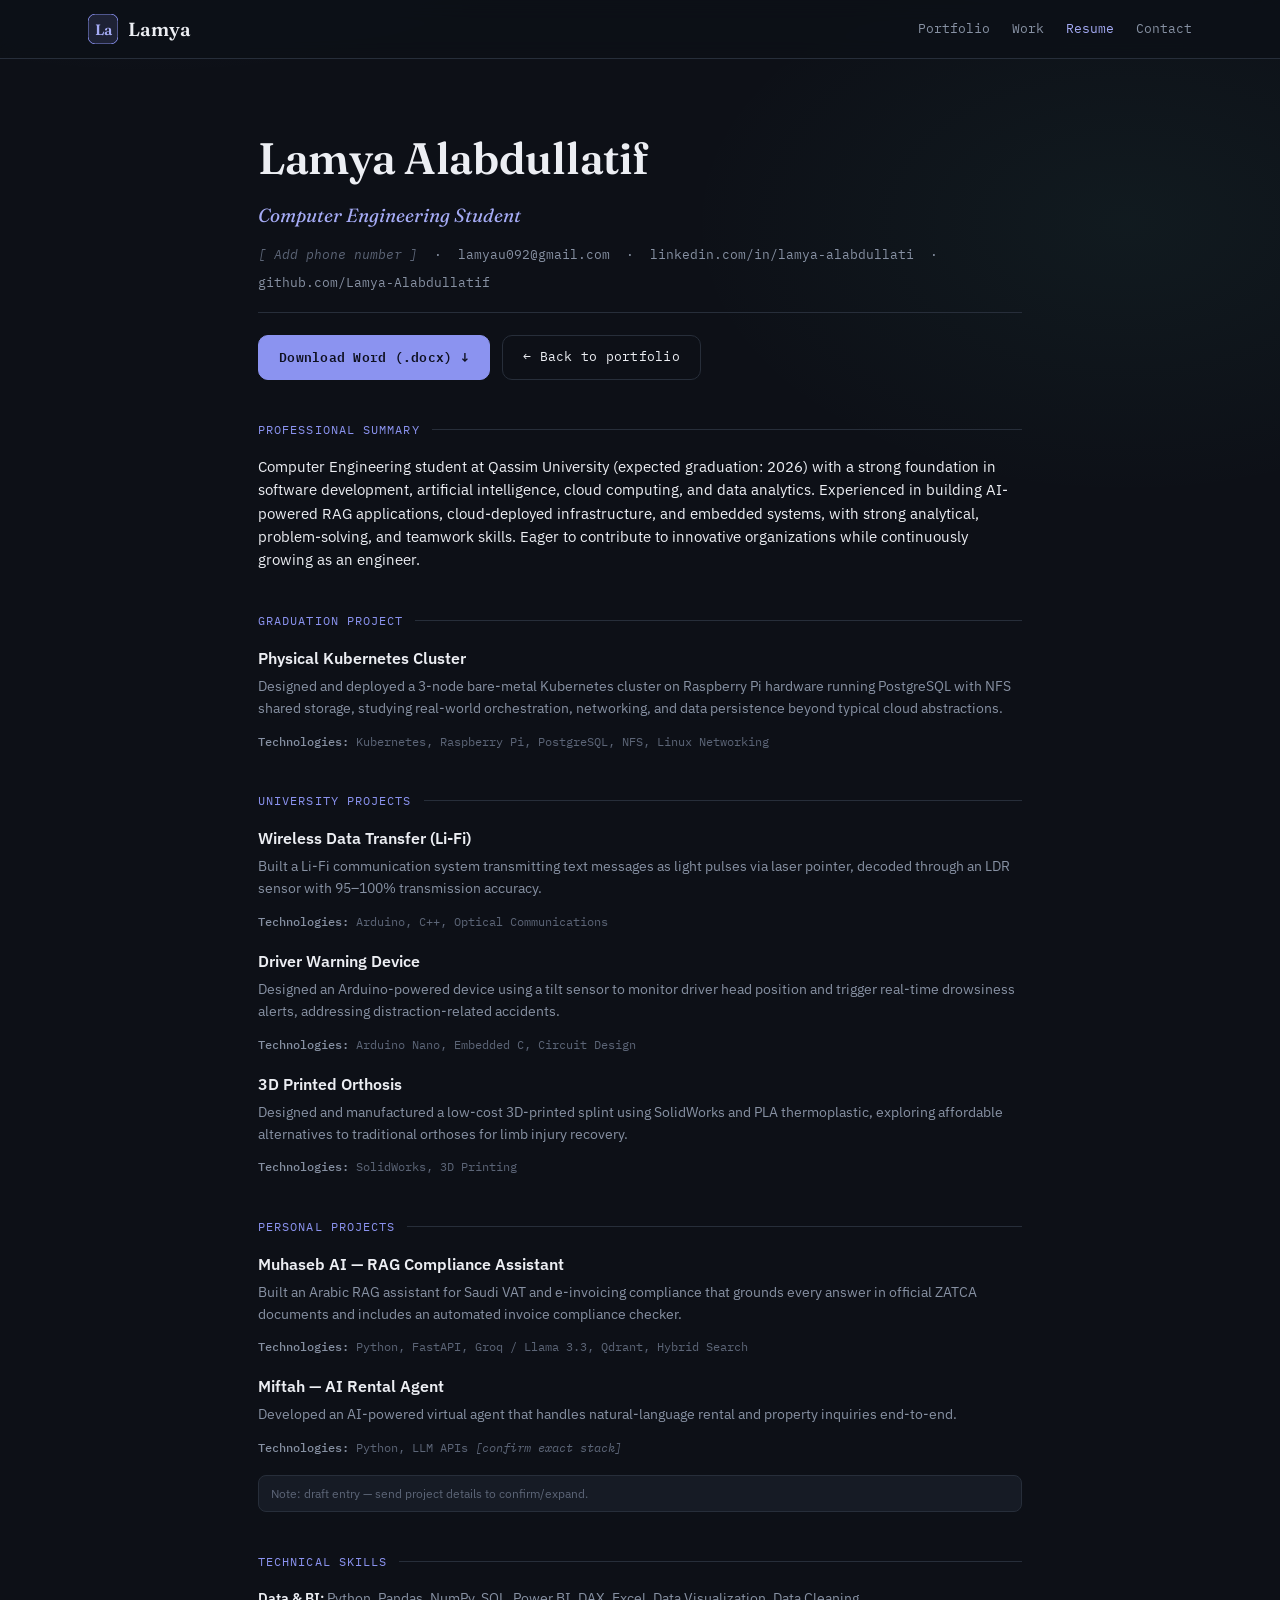
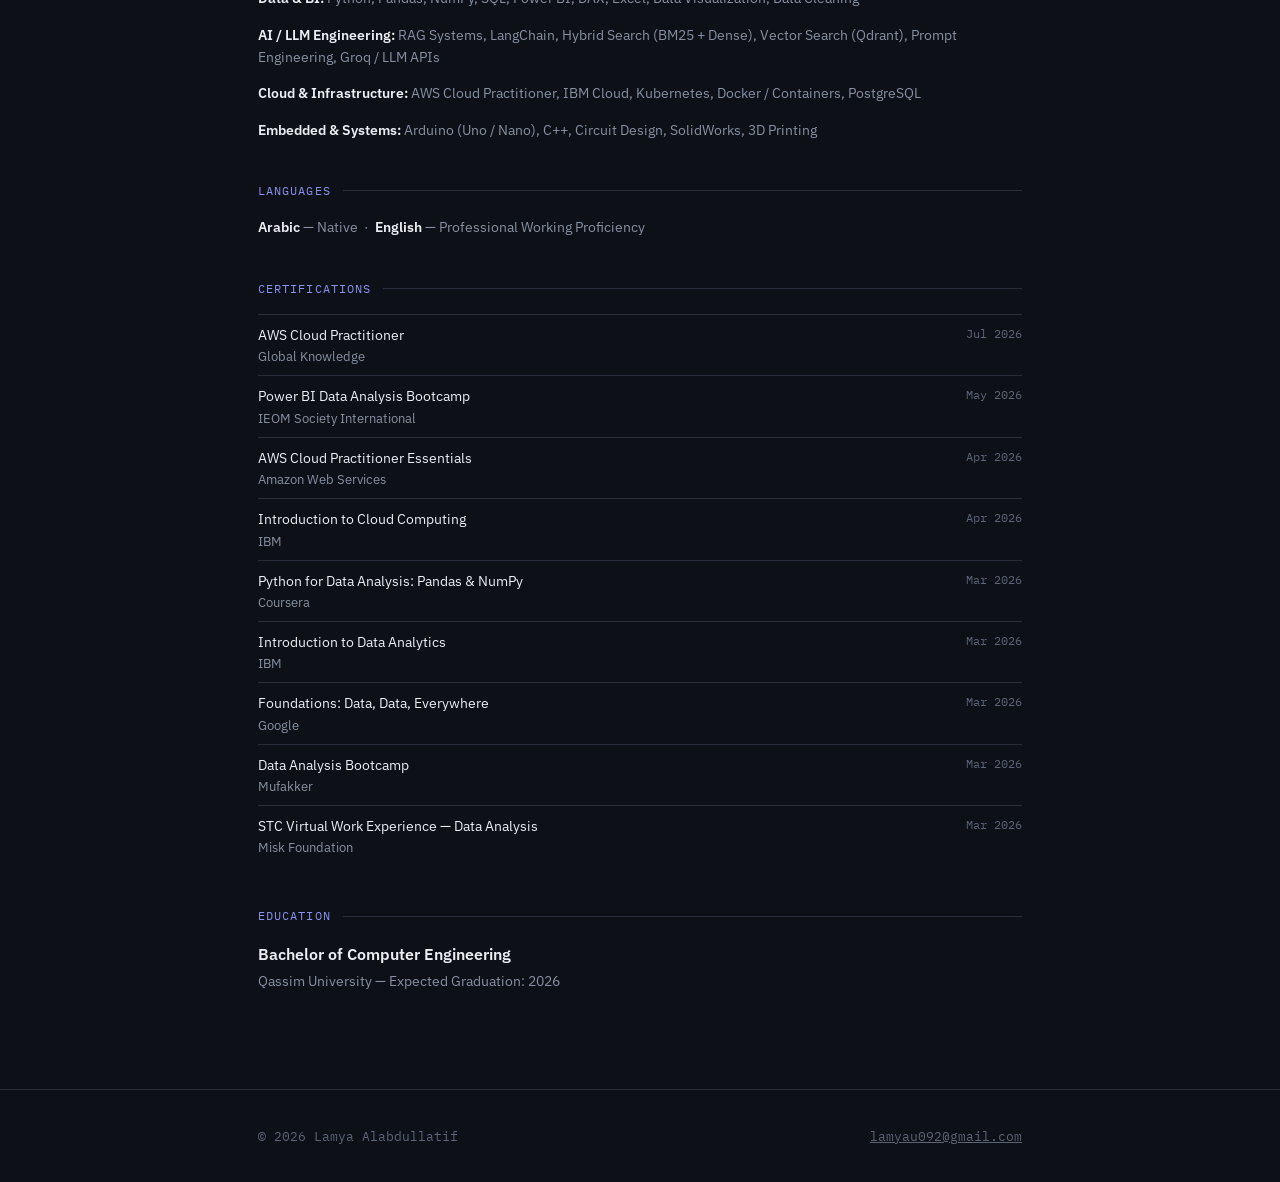
==== resume.html @ 57d93c9f "Add dedicated Resume page (resume.html) matching site design, with Word download link; add Resume to" ====
<!DOCTYPE html>
<html lang="en">
<head>
<meta charset="UTF-8">
<meta name="viewport" content="width=device-width, initial-scale=1.0">
<title>Resume — Lamya Alabdullatif</title>
<meta name="description" content="Resume of Lamya Alabdullatif — Computer Engineering student specializing in data analysis, Power BI, and applied RAG/LLM systems.">
<link rel="icon" href="assets/monogram.jpeg">
<link rel="preconnect" href="https://fonts.googleapis.com">
<link rel="preconnect" href="https://fonts.gstatic.com" crossorigin>
<link href="https://fonts.googleapis.com/css2?family=Fraunces:ital,opsz,wght@0,9..144,400;0,9..144,500;0,9..144,600;1,9..144,500&family=IBM+Plex+Mono:wght@400;500;600&family=IBM+Plex+Sans:wght@400;500;600&display=swap" rel="stylesheet">
<style>
  :root{
    --bg:#0d1017; --bg-2:#10141c; --surface:#161b25; --surface-2:#1d232f;
    --line:#272e3a; --text:#eceef3; --muted:#8791a3; --muted-2:#5c6577;
    --accent:#8b93f0; --accent-strong:#a5abf5; --accent-soft:rgba(139,147,240,.14);
    --accent-text:#0e1020; --teal:#4fbfa8;
    --serif:'Fraunces', Georgia, serif;
    --mono:'IBM Plex Mono', 'SFMono-Regular', Menlo, monospace;
    --sans:'IBM Plex Sans', -apple-system, 'Segoe UI', sans-serif;
    --maxw:820px;
    --ease:cubic-bezier(.22,.85,.32,1);
  }
  *{box-sizing:border-box;}
  html{scroll-behavior:smooth;}
  body{
    margin:0;
    background:
      radial-gradient(ellipse 900px 500px at 12% -8%, rgba(139,147,240,.08), transparent 60%),
      radial-gradient(ellipse 800px 500px at 88% 8%, rgba(79,191,168,.06), transparent 55%),
      var(--bg);
    color:var(--text); font-family:var(--sans); line-height:1.6;
    -webkit-font-smoothing:antialiased;
  }
  a{color:inherit;}
  .wrap{max-width:var(--maxw);margin:0 auto;padding:0 28px;}
  @media (max-width:640px){ .wrap{padding:0 20px;} }

  header.nav{position:sticky;top:0;z-index:20;backdrop-filter:blur(10px);background:rgba(13,16,23,.75);border-bottom:1px solid var(--line);}
  .nav-inner{max-width:1160px;margin:0 auto;padding:14px 28px;display:flex;align-items:center;justify-content:space-between;}
  .nav-mark{display:flex;align-items:center;gap:10px;font-family:var(--serif);font-size:19px;font-weight:600;text-decoration:none;}
  .nav-mark svg{width:30px;height:30px;flex-shrink:0;}
  .nav-links{display:flex;gap:22px;font-family:var(--mono);font-size:13px;}
  .nav-links a{text-decoration:none;color:var(--muted);transition:color .15s;}
  .nav-links a:hover{color:var(--accent);}
  .nav-links a.current{color:var(--accent-strong);}
  @media (max-width:560px){ .nav-links{display:none;} }

  main{padding:64px 0 90px;}

  .r-head{margin-bottom:36px;}
  .r-name{font-family:var(--serif);font-weight:600;font-size:clamp(32px,5vw,44px);margin:0 0 6px;letter-spacing:-.01em;}
  .r-role{font-family:var(--serif);font-style:italic;font-size:19px;color:var(--accent-strong);margin:0 0 14px;}
  .r-contact{
    display:flex;flex-wrap:wrap;gap:8px 16px;
    font-family:var(--mono);font-size:12.5px;color:var(--muted);
    padding-bottom:20px;border-bottom:1px solid var(--line);
  }
  .r-contact a{text-decoration:none;color:var(--muted);transition:color .15s;}
  .r-contact a:hover{color:var(--accent-strong);}
  .r-contact .ph{color:var(--muted-2);font-style:italic;}

  .r-actions{display:flex;gap:12px;flex-wrap:wrap;margin-top:22px;}
  .btn{
    font-family:var(--mono);font-size:13px;letter-spacing:.02em;
    padding:11px 20px;border-radius:10px;text-decoration:none;
    display:inline-flex;align-items:center;gap:8px;border:1px solid var(--line);
    transition:transform .2s var(--ease), border-color .2s var(--ease), background .2s var(--ease), box-shadow .2s var(--ease);
  }
  .btn:hover{transform:translateY(-2px);box-shadow:0 10px 24px -12px rgba(0,0,0,.5);}
  .btn-primary{background:var(--accent);color:var(--accent-text);border-color:var(--accent);font-weight:600;}
  .btn-primary:hover{background:var(--accent-strong);}
  .btn-ghost{color:var(--text);}
  .btn-ghost:hover{border-color:var(--accent);color:var(--accent);}

  section.r-section{margin-top:40px;}
  .r-section-title{
    font-family:var(--mono);font-size:12px;color:var(--accent);
    text-transform:uppercase;letter-spacing:.09em;
    display:flex;align-items:center;gap:12px;margin-bottom:16px;
  }
  .r-section-title::after{content:"";flex:1;height:1px;background:var(--line);}

  .r-entry{margin-bottom:18px;}
  .r-entry:last-child{margin-bottom:0;}
  .r-entry-title{font-weight:600;font-size:15.5px;color:var(--text);margin:0 0 4px;}
  .r-entry-desc{color:var(--muted);font-size:14px;line-height:1.6;margin:0 0 6px;}
  .r-tech{font-family:var(--mono);font-size:12px;color:var(--muted-2);}
  .r-tech b{color:var(--muted);font-weight:500;}

  .r-skill-line{margin-bottom:10px;font-size:14px;color:var(--muted);}
  .r-skill-line b{color:var(--text);font-weight:600;}

  .r-cert{
    display:flex;justify-content:space-between;gap:12px;
    padding:9px 0;border-top:1px solid var(--line);font-size:14px;
  }
  .r-cert:first-child{border-top:none;}
  .r-cert-name{color:var(--text);}
  .r-cert-issuer{color:var(--muted);font-size:12.5px;}
  .r-cert-date{font-family:var(--mono);font-size:12px;color:var(--muted-2);white-space:nowrap;}

  .r-note{
    margin-top:8px;font-size:12px;color:var(--muted-2);
    background:var(--surface);border:1px solid var(--line);border-radius:8px;padding:8px 12px;
  }

  footer{padding:36px 0;border-top:1px solid var(--line);color:var(--muted-2);font-family:var(--mono);font-size:12.5px;}
</style>
</head>
<body>

<header class="nav">
  <div class="nav-inner">
    <a href="index.html" class="nav-mark">
      <svg viewBox="0 0 32 32" xmlns="http://www.w3.org/2000/svg">
        <rect width="32" height="32" rx="8" fill="var(--accent-soft)" stroke="var(--accent)" stroke-width="1"/>
        <text x="16" y="22" text-anchor="middle" font-family="'Fraunces', Georgia, serif" font-size="16" font-weight="600" fill="var(--accent-strong)">La</text>
      </svg>
      Lamya
    </a>
    <nav class="nav-links">
      <a href="index.html">Portfolio</a>
      <a href="index.html#work">Work</a>
      <a href="resume.html" class="current">Resume</a>
      <a href="index.html#contact">Contact</a>
    </nav>
  </div>
</header>

<main>
  <div class="wrap">

    <div class="r-head">
      <h1 class="r-name">Lamya Alabdullatif</h1>
      <p class="r-role">Computer Engineering Student</p>
      <div class="r-contact">
        <span class="ph">[ Add phone number ]</span>
        <span>·</span>
        <a href="mailto:lamyau092@gmail.com">lamyau092@gmail.com</a>
        <span>·</span>
        <a href="https://www.linkedin.com/in/lamya-alabdullati" target="_blank" rel="noopener">linkedin.com/in/lamya-alabdullati</a>
        <span>·</span>
        <a href="https://github.com/Lamya-Alabdullatif" target="_blank" rel="noopener">github.com/Lamya-Alabdullatif</a>
      </div>
      <div class="r-actions">
        <a class="btn btn-primary" href="assets/files/Lamya_Abdulatif_Resume.docx" download>Download Word (.docx) ↓</a>
        <a class="btn btn-ghost" href="index.html">← Back to portfolio</a>
      </div>
    </div>

    <section class="r-section">
      <div class="r-section-title">Professional Summary</div>
      <p class="r-entry-desc" style="color:var(--text);font-size:14.5px;">
        Computer Engineering student at Qassim University (expected graduation: 2026) with a strong foundation in software development, artificial intelligence, cloud computing, and data analytics. Experienced in building AI-powered RAG applications, cloud-deployed infrastructure, and embedded systems, with strong analytical, problem-solving, and teamwork skills. Eager to contribute to innovative organizations while continuously growing as an engineer.
      </p>
    </section>

    <section class="r-section">
      <div class="r-section-title">Graduation Project</div>
      <div class="r-entry">
        <p class="r-entry-title">Physical Kubernetes Cluster</p>
        <p class="r-entry-desc">Designed and deployed a 3-node bare-metal Kubernetes cluster on Raspberry Pi hardware running PostgreSQL with NFS shared storage, studying real-world orchestration, networking, and data persistence beyond typical cloud abstractions.</p>
        <p class="r-tech"><b>Technologies:</b> Kubernetes, Raspberry Pi, PostgreSQL, NFS, Linux Networking</p>
      </div>
    </section>

    <section class="r-section">
      <div class="r-section-title">University Projects</div>
      <div class="r-entry">
        <p class="r-entry-title">Wireless Data Transfer (Li-Fi)</p>
        <p class="r-entry-desc">Built a Li-Fi communication system transmitting text messages as light pulses via laser pointer, decoded through an LDR sensor with 95–100% transmission accuracy.</p>
        <p class="r-tech"><b>Technologies:</b> Arduino, C++, Optical Communications</p>
      </div>
      <div class="r-entry">
        <p class="r-entry-title">Driver Warning Device</p>
        <p class="r-entry-desc">Designed an Arduino-powered device using a tilt sensor to monitor driver head position and trigger real-time drowsiness alerts, addressing distraction-related accidents.</p>
        <p class="r-tech"><b>Technologies:</b> Arduino Nano, Embedded C, Circuit Design</p>
      </div>
      <div class="r-entry">
        <p class="r-entry-title">3D Printed Orthosis</p>
        <p class="r-entry-desc">Designed and manufactured a low-cost 3D-printed splint using SolidWorks and PLA thermoplastic, exploring affordable alternatives to traditional orthoses for limb injury recovery.</p>
        <p class="r-tech"><b>Technologies:</b> SolidWorks, 3D Printing</p>
      </div>
    </section>

    <section class="r-section">
      <div class="r-section-title">Personal Projects</div>
      <div class="r-entry">
        <p class="r-entry-title">Muhaseb AI — RAG Compliance Assistant</p>
        <p class="r-entry-desc">Built an Arabic RAG assistant for Saudi VAT and e-invoicing compliance that grounds every answer in official ZATCA documents and includes an automated invoice compliance checker.</p>
        <p class="r-tech"><b>Technologies:</b> Python, FastAPI, Groq / Llama 3.3, Qdrant, Hybrid Search</p>
      </div>
      <div class="r-entry">
        <p class="r-entry-title">Miftah — AI Rental Agent</p>
        <p class="r-entry-desc">Developed an AI-powered virtual agent that handles natural-language rental and property inquiries end-to-end.</p>
        <p class="r-tech"><b>Technologies:</b> Python, LLM APIs <em>[confirm exact stack]</em></p>
      </div>
      <p class="r-note">Note: draft entry — send project details to confirm/expand.</p>
    </section>

    <section class="r-section">
      <div class="r-section-title">Technical Skills</div>
      <p class="r-skill-line"><b>Data &amp; BI:</b> Python, Pandas, NumPy, SQL, Power BI, DAX, Excel, Data Visualization, Data Cleaning</p>
      <p class="r-skill-line"><b>AI / LLM Engineering:</b> RAG Systems, LangChain, Hybrid Search (BM25 + Dense), Vector Search (Qdrant), Prompt Engineering, Groq / LLM APIs</p>
      <p class="r-skill-line"><b>Cloud &amp; Infrastructure:</b> AWS Cloud Practitioner, IBM Cloud, Kubernetes, Docker / Containers, PostgreSQL</p>
      <p class="r-skill-line"><b>Embedded &amp; Systems:</b> Arduino (Uno / Nano), C++, Circuit Design, SolidWorks, 3D Printing</p>
    </section>

    <section class="r-section">
      <div class="r-section-title">Languages</div>
      <p class="r-skill-line"><b>Arabic</b> — Native &nbsp;·&nbsp; <b>English</b> — Professional Working Proficiency</p>
    </section>

    <section class="r-section">
      <div class="r-section-title">Certifications</div>
      <div class="r-cert"><div><div class="r-cert-name">AWS Cloud Practitioner</div><div class="r-cert-issuer">Global Knowledge</div></div><div class="r-cert-date">Jul 2026</div></div>
      <div class="r-cert"><div><div class="r-cert-name">Power BI Data Analysis Bootcamp</div><div class="r-cert-issuer">IEOM Society International</div></div><div class="r-cert-date">May 2026</div></div>
      <div class="r-cert"><div><div class="r-cert-name">AWS Cloud Practitioner Essentials</div><div class="r-cert-issuer">Amazon Web Services</div></div><div class="r-cert-date">Apr 2026</div></div>
      <div class="r-cert"><div><div class="r-cert-name">Introduction to Cloud Computing</div><div class="r-cert-issuer">IBM</div></div><div class="r-cert-date">Apr 2026</div></div>
      <div class="r-cert"><div><div class="r-cert-name">Python for Data Analysis: Pandas &amp; NumPy</div><div class="r-cert-issuer">Coursera</div></div><div class="r-cert-date">Mar 2026</div></div>
      <div class="r-cert"><div><div class="r-cert-name">Introduction to Data Analytics</div><div class="r-cert-issuer">IBM</div></div><div class="r-cert-date">Mar 2026</div></div>
      <div class="r-cert"><div><div class="r-cert-name">Foundations: Data, Data, Everywhere</div><div class="r-cert-issuer">Google</div></div><div class="r-cert-date">Mar 2026</div></div>
      <div class="r-cert"><div><div class="r-cert-name">Data Analysis Bootcamp</div><div class="r-cert-issuer">Mufakker</div></div><div class="r-cert-date">Mar 2026</div></div>
      <div class="r-cert"><div><div class="r-cert-name">STC Virtual Work Experience — Data Analysis</div><div class="r-cert-issuer">Misk Foundation</div></div><div class="r-cert-date">Mar 2026</div></div>
    </section>

    <section class="r-section">
      <div class="r-section-title">Education</div>
      <div class="r-entry">
        <p class="r-entry-title">Bachelor of Computer Engineering</p>
        <p class="r-entry-desc">Qassim University — Expected Graduation: 2026</p>
      </div>
    </section>

  </div>
</main>

<footer>
  <div class="wrap" style="display:flex;justify-content:space-between;flex-wrap:wrap;gap:10px;">
    <span>© 2026 Lamya Alabdullatif</span>
    <span><a href="mailto:lamyau092@gmail.com">lamyau092@gmail.com</a></span>
  </div>
</footer>

</body>
</html>
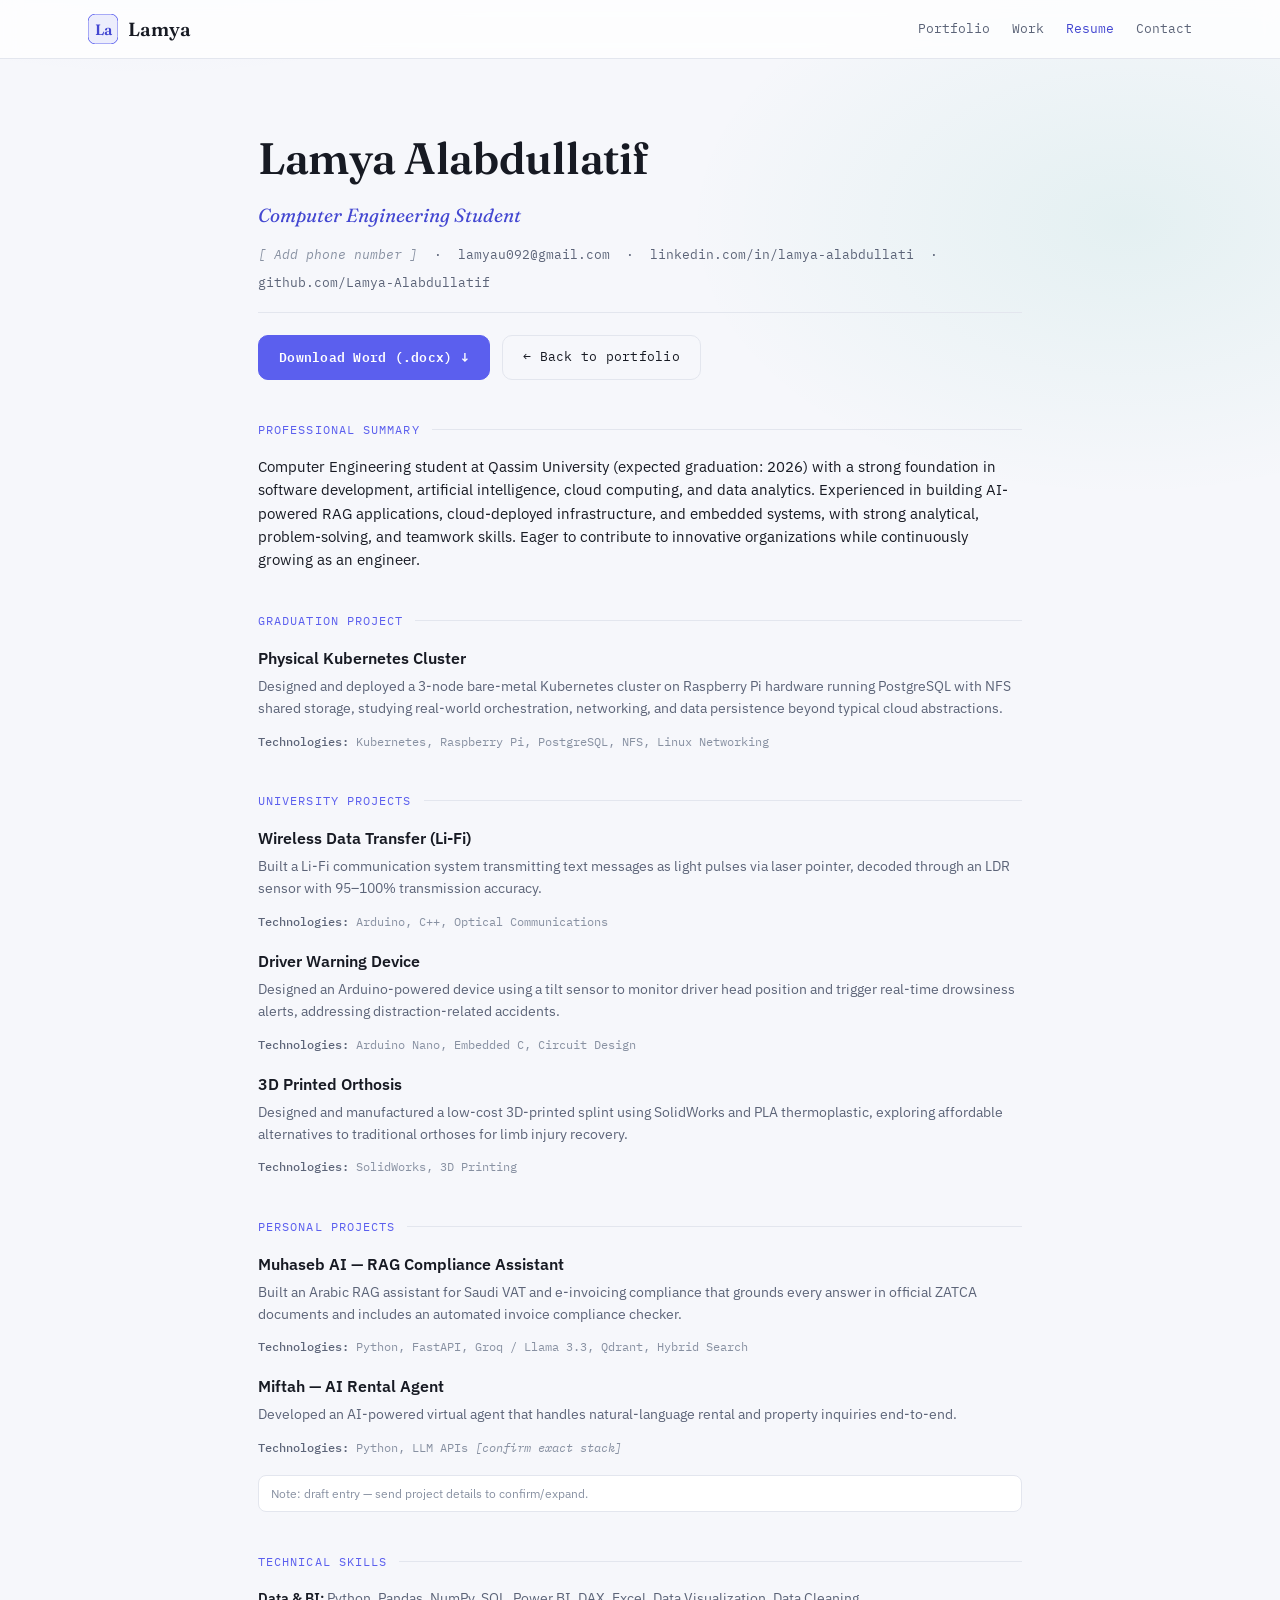
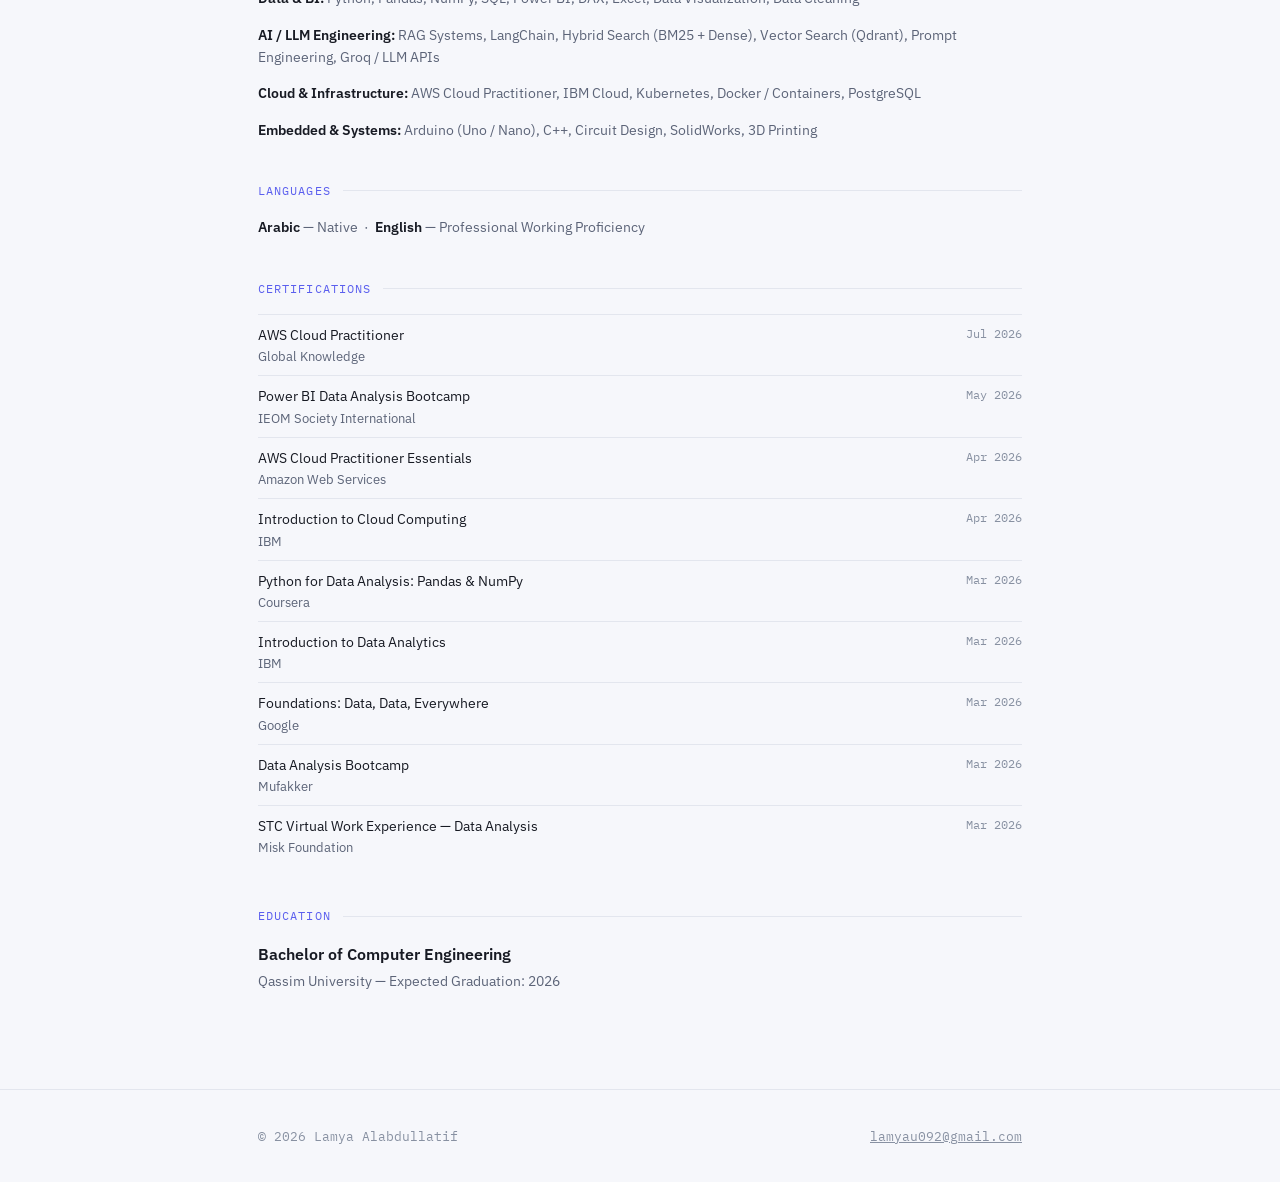
==== commit 30b55a35: "Match resume.html to new light theme color palette for site consistency" ====
--- a/resume.html
+++ b/resume.html
@@ -11,10 +11,10 @@
 <link href="https://fonts.googleapis.com/css2?family=Fraunces:ital,opsz,wght@0,9..144,400;0,9..144,500;0,9..144,600;1,9..144,500&family=IBM+Plex+Mono:wght@400;500;600&family=IBM+Plex+Sans:wght@400;500;600&display=swap" rel="stylesheet">
 <style>
   :root{
-    --bg:#0d1017; --bg-2:#10141c; --surface:#161b25; --surface-2:#1d232f;
-    --line:#272e3a; --text:#eceef3; --muted:#8791a3; --muted-2:#5c6577;
-    --accent:#8b93f0; --accent-strong:#a5abf5; --accent-soft:rgba(139,147,240,.14);
-    --accent-text:#0e1020; --teal:#4fbfa8;
+    --bg:#f6f7fb; --bg-2:#eef1f7; --surface:#ffffff; --surface-2:#f3f5fa;
+    --line:#e3e6ee; --text:#171a23; --muted:#5c6478; --muted-2:#8891a2;
+    --accent:#5b5fee; --accent-strong:#4347d1; --accent-soft:rgba(91,95,238,.10);
+    --accent-text:#ffffff; --teal:#0f9e83;
     --serif:'Fraunces', Georgia, serif;
     --mono:'IBM Plex Mono', 'SFMono-Regular', Menlo, monospace;
     --sans:'IBM Plex Sans', -apple-system, 'Segoe UI', sans-serif;
@@ -26,8 +26,8 @@
   body{
     margin:0;
     background:
-      radial-gradient(ellipse 900px 500px at 12% -8%, rgba(139,147,240,.08), transparent 60%),
-      radial-gradient(ellipse 800px 500px at 88% 8%, rgba(79,191,168,.06), transparent 55%),
+      radial-gradient(ellipse 900px 500px at 12% -8%, rgba(91,95,238,.10), transparent 60%),
+      radial-gradient(ellipse 800px 500px at 88% 8%, rgba(15,158,131,.08), transparent 55%),
       var(--bg);
     color:var(--text); font-family:var(--sans); line-height:1.6;
     -webkit-font-smoothing:antialiased;
@@ -36,7 +36,7 @@
   .wrap{max-width:var(--maxw);margin:0 auto;padding:0 28px;}
   @media (max-width:640px){ .wrap{padding:0 20px;} }
 
-  header.nav{position:sticky;top:0;z-index:20;backdrop-filter:blur(10px);background:rgba(13,16,23,.75);border-bottom:1px solid var(--line);}
+  header.nav{position:sticky;top:0;z-index:20;backdrop-filter:blur(10px);background:rgba(255,255,255,.78);border-bottom:1px solid var(--line);}
   .nav-inner{max-width:1160px;margin:0 auto;padding:14px 28px;display:flex;align-items:center;justify-content:space-between;}
   .nav-mark{display:flex;align-items:center;gap:10px;font-family:var(--serif);font-size:19px;font-weight:600;text-decoration:none;}
   .nav-mark svg{width:30px;height:30px;flex-shrink:0;}
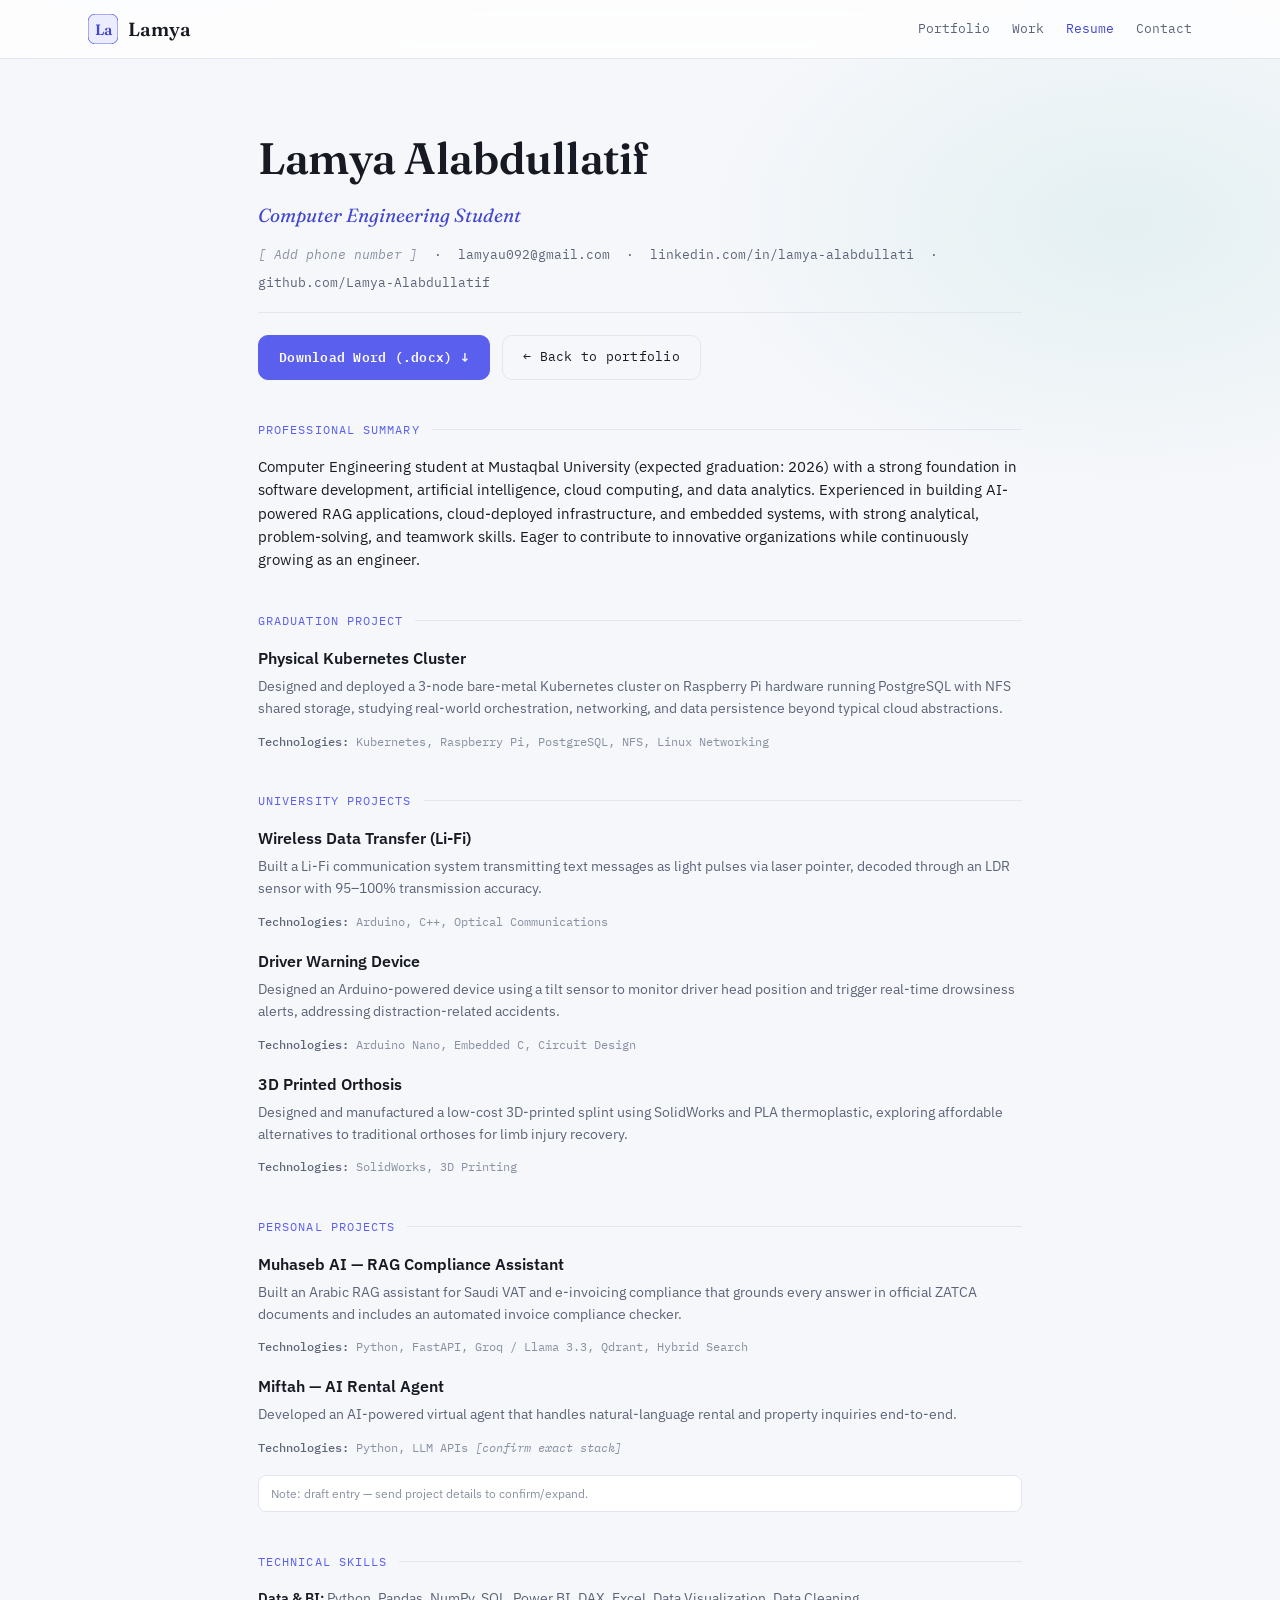
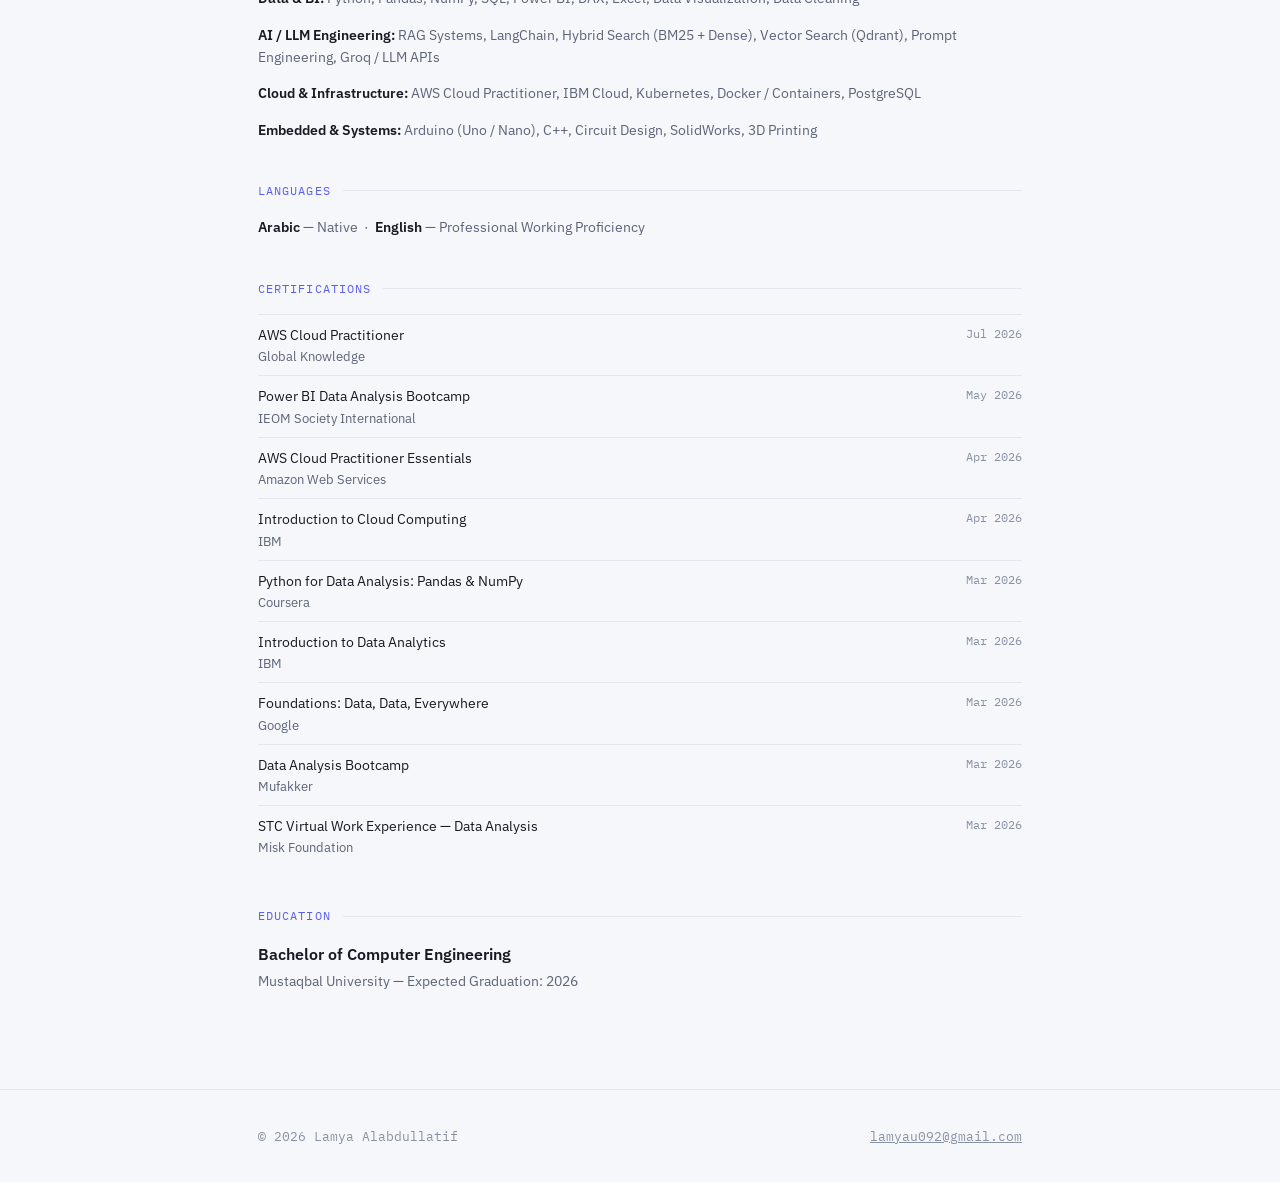
==== commit 075ea8f4: "Redesign About Me as a dark luxurious gradient spotlight card with big direct heading; update univer" ====
--- a/resume.html
+++ b/resume.html
@@ -152,7 +152,7 @@
     <section class="r-section">
       <div class="r-section-title">Professional Summary</div>
       <p class="r-entry-desc" style="color:var(--text);font-size:14.5px;">
-        Computer Engineering student at Qassim University (expected graduation: 2026) with a strong foundation in software development, artificial intelligence, cloud computing, and data analytics. Experienced in building AI-powered RAG applications, cloud-deployed infrastructure, and embedded systems, with strong analytical, problem-solving, and teamwork skills. Eager to contribute to innovative organizations while continuously growing as an engineer.
+        Computer Engineering student at Mustaqbal University (expected graduation: 2026) with a strong foundation in software development, artificial intelligence, cloud computing, and data analytics. Experienced in building AI-powered RAG applications, cloud-deployed infrastructure, and embedded systems, with strong analytical, problem-solving, and teamwork skills. Eager to contribute to innovative organizations while continuously growing as an engineer.
       </p>
     </section>
 
@@ -229,7 +229,7 @@
       <div class="r-section-title">Education</div>
       <div class="r-entry">
         <p class="r-entry-title">Bachelor of Computer Engineering</p>
-        <p class="r-entry-desc">Qassim University — Expected Graduation: 2026</p>
+        <p class="r-entry-desc">Mustaqbal University — Expected Graduation: 2026</p>
       </div>
     </section>
 
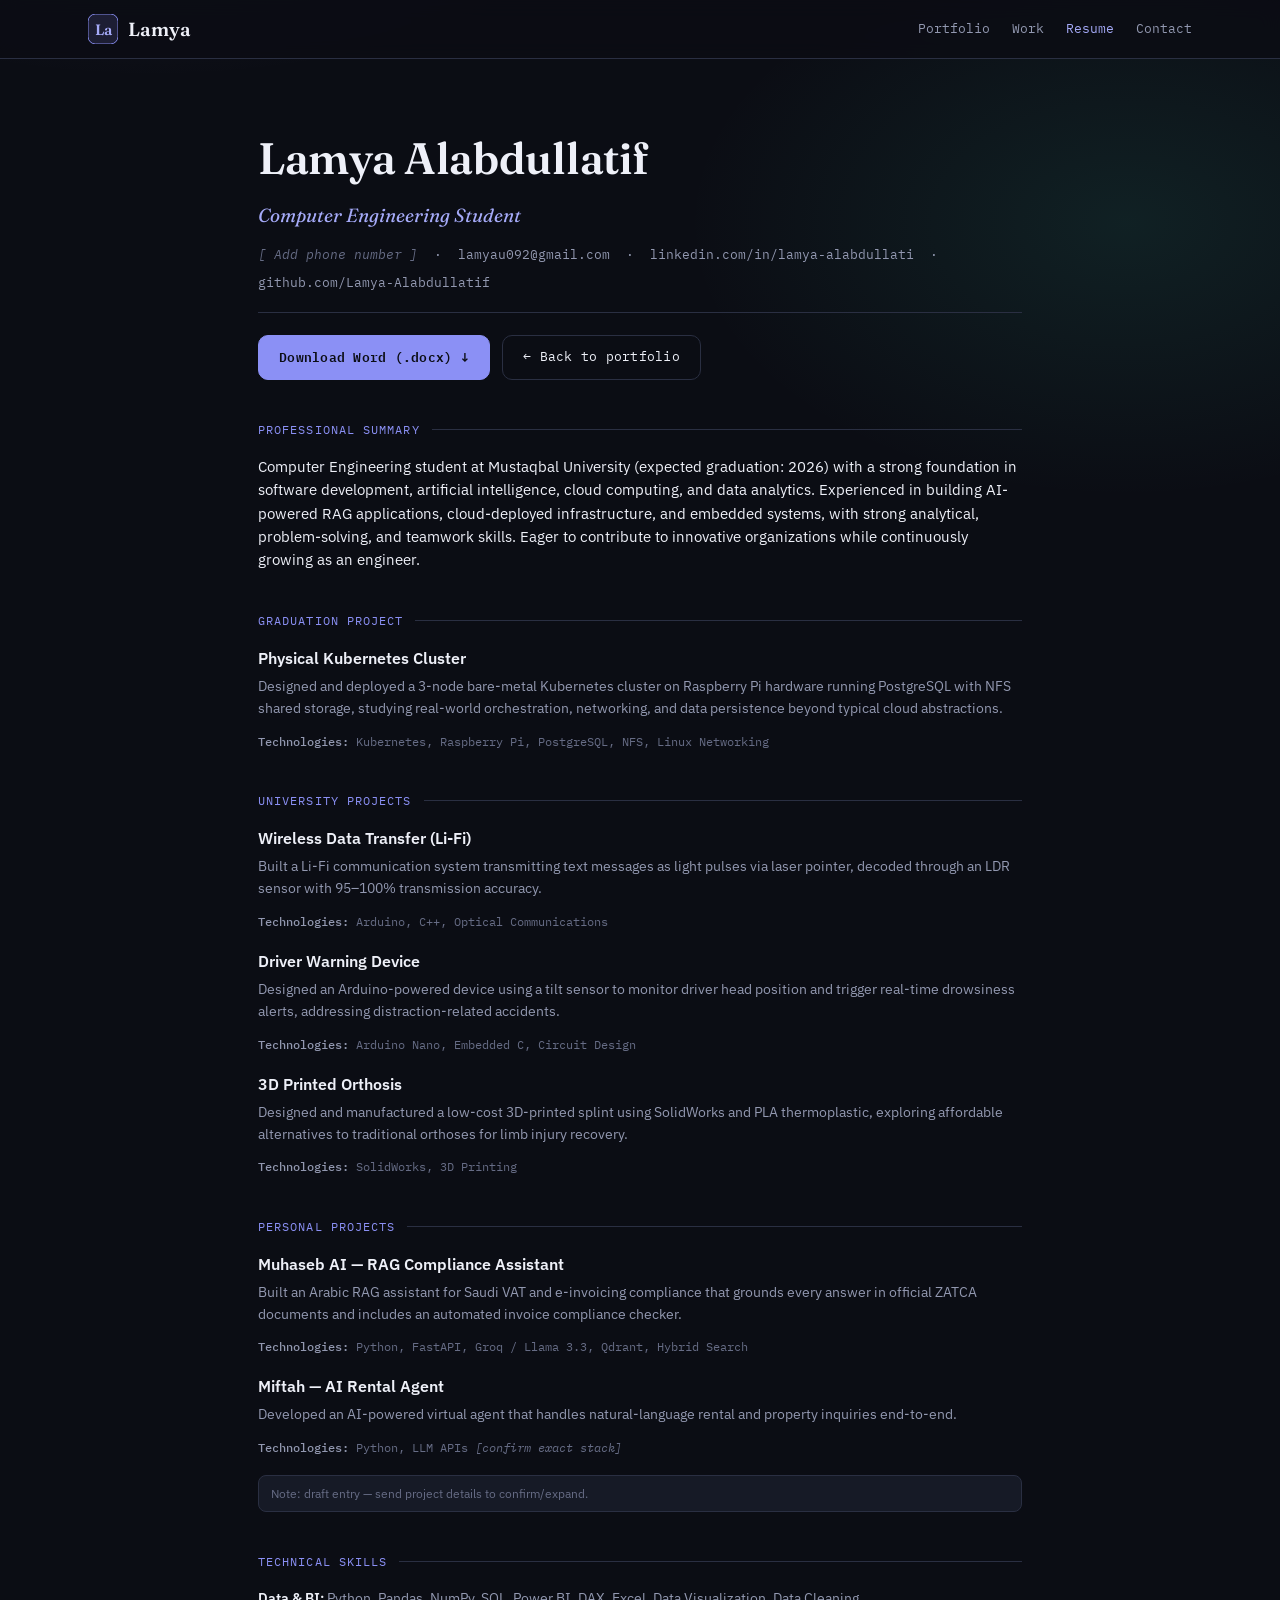
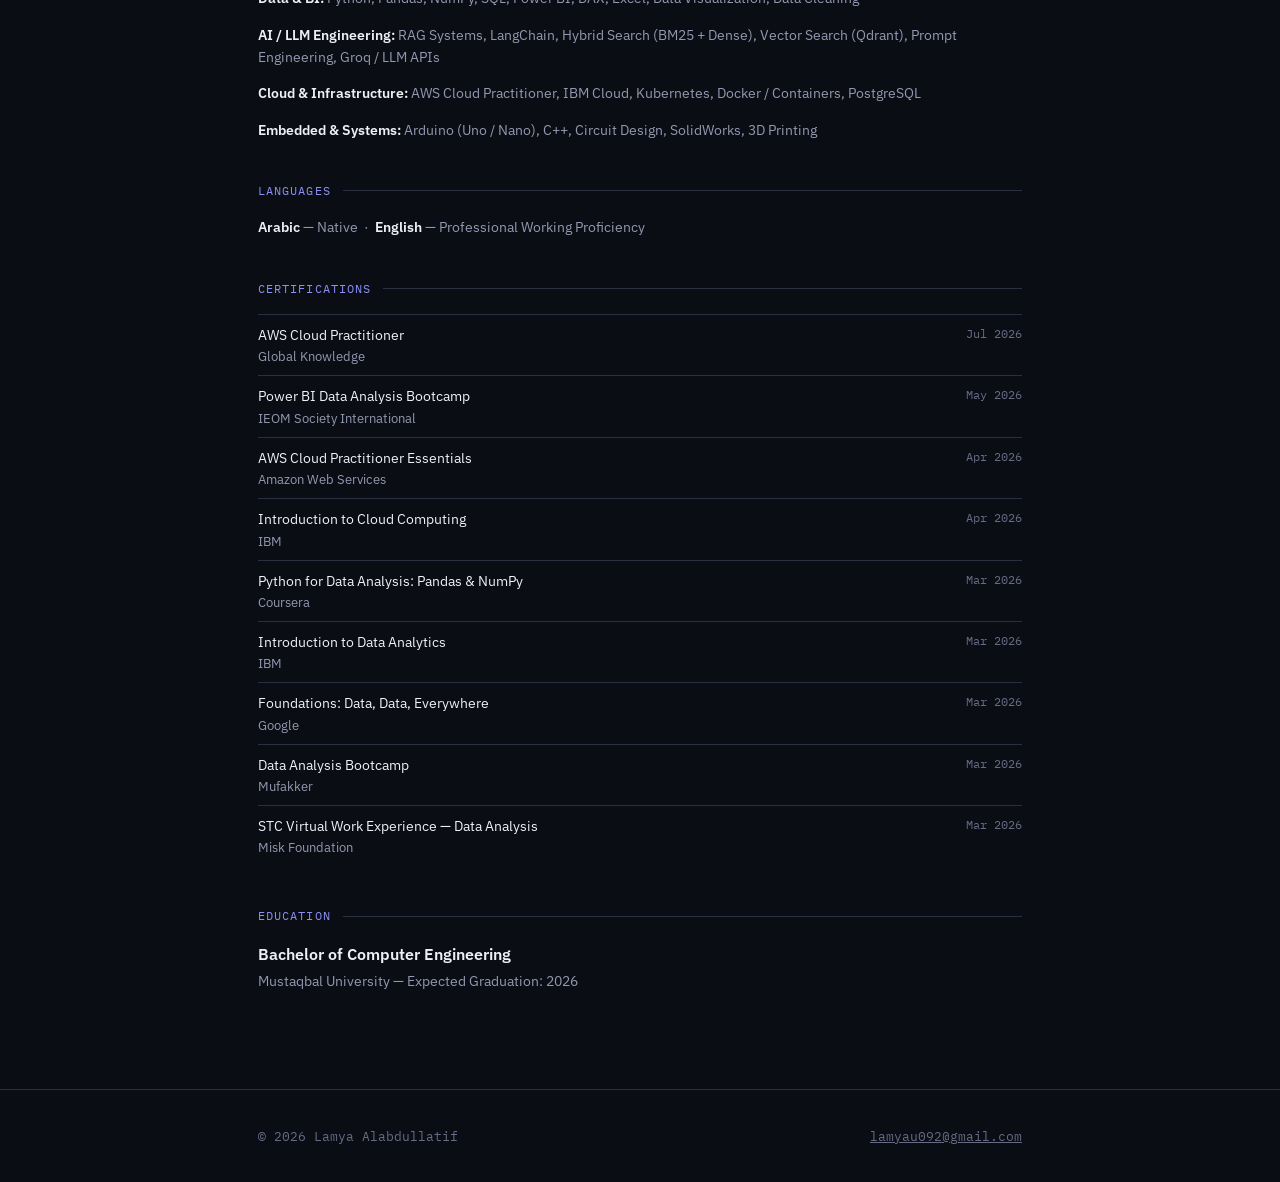
==== commit 91536f5d: "Revert whole site (index + resume) back to dark modern theme per request; enlarge About heading and " ====
--- a/resume.html
+++ b/resume.html
@@ -11,10 +11,10 @@
 <link href="https://fonts.googleapis.com/css2?family=Fraunces:ital,opsz,wght@0,9..144,400;0,9..144,500;0,9..144,600;1,9..144,500&family=IBM+Plex+Mono:wght@400;500;600&family=IBM+Plex+Sans:wght@400;500;600&display=swap" rel="stylesheet">
 <style>
   :root{
-    --bg:#f6f7fb; --bg-2:#eef1f7; --surface:#ffffff; --surface-2:#f3f5fa;
-    --line:#e3e6ee; --text:#171a23; --muted:#5c6478; --muted-2:#8891a2;
-    --accent:#5b5fee; --accent-strong:#4347d1; --accent-soft:rgba(91,95,238,.10);
-    --accent-text:#ffffff; --teal:#0f9e83;
+    --bg:#0b0d14; --bg-2:#10131c; --surface:#161a26; --surface-2:#1d2233;
+    --line:#2a2f42; --text:#eef0f8; --muted:#9298b0; --muted-2:#666c85;
+    --accent:#8b90f5; --accent-strong:#a5aaf8; --accent-soft:rgba(139,144,245,.14);
+    --accent-text:#0b0d14; --teal:#3fceb0;
     --serif:'Fraunces', Georgia, serif;
     --mono:'IBM Plex Mono', 'SFMono-Regular', Menlo, monospace;
     --sans:'IBM Plex Sans', -apple-system, 'Segoe UI', sans-serif;
@@ -26,8 +26,8 @@
   body{
     margin:0;
     background:
-      radial-gradient(ellipse 900px 500px at 12% -8%, rgba(91,95,238,.10), transparent 60%),
-      radial-gradient(ellipse 800px 500px at 88% 8%, rgba(15,158,131,.08), transparent 55%),
+      radial-gradient(ellipse 900px 500px at 12% -8%, rgba(139,144,245,.14), transparent 60%),
+      radial-gradient(ellipse 800px 500px at 88% 8%, rgba(63,206,176,.10), transparent 55%),
       var(--bg);
     color:var(--text); font-family:var(--sans); line-height:1.6;
     -webkit-font-smoothing:antialiased;
@@ -36,7 +36,7 @@
   .wrap{max-width:var(--maxw);margin:0 auto;padding:0 28px;}
   @media (max-width:640px){ .wrap{padding:0 20px;} }
 
-  header.nav{position:sticky;top:0;z-index:20;backdrop-filter:blur(10px);background:rgba(255,255,255,.78);border-bottom:1px solid var(--line);}
+  header.nav{position:sticky;top:0;z-index:20;backdrop-filter:blur(10px);background:rgba(11,13,20,.82);border-bottom:1px solid var(--line);}
   .nav-inner{max-width:1160px;margin:0 auto;padding:14px 28px;display:flex;align-items:center;justify-content:space-between;}
   .nav-mark{display:flex;align-items:center;gap:10px;font-family:var(--serif);font-size:19px;font-weight:600;text-decoration:none;}
   .nav-mark svg{width:30px;height:30px;flex-shrink:0;}
